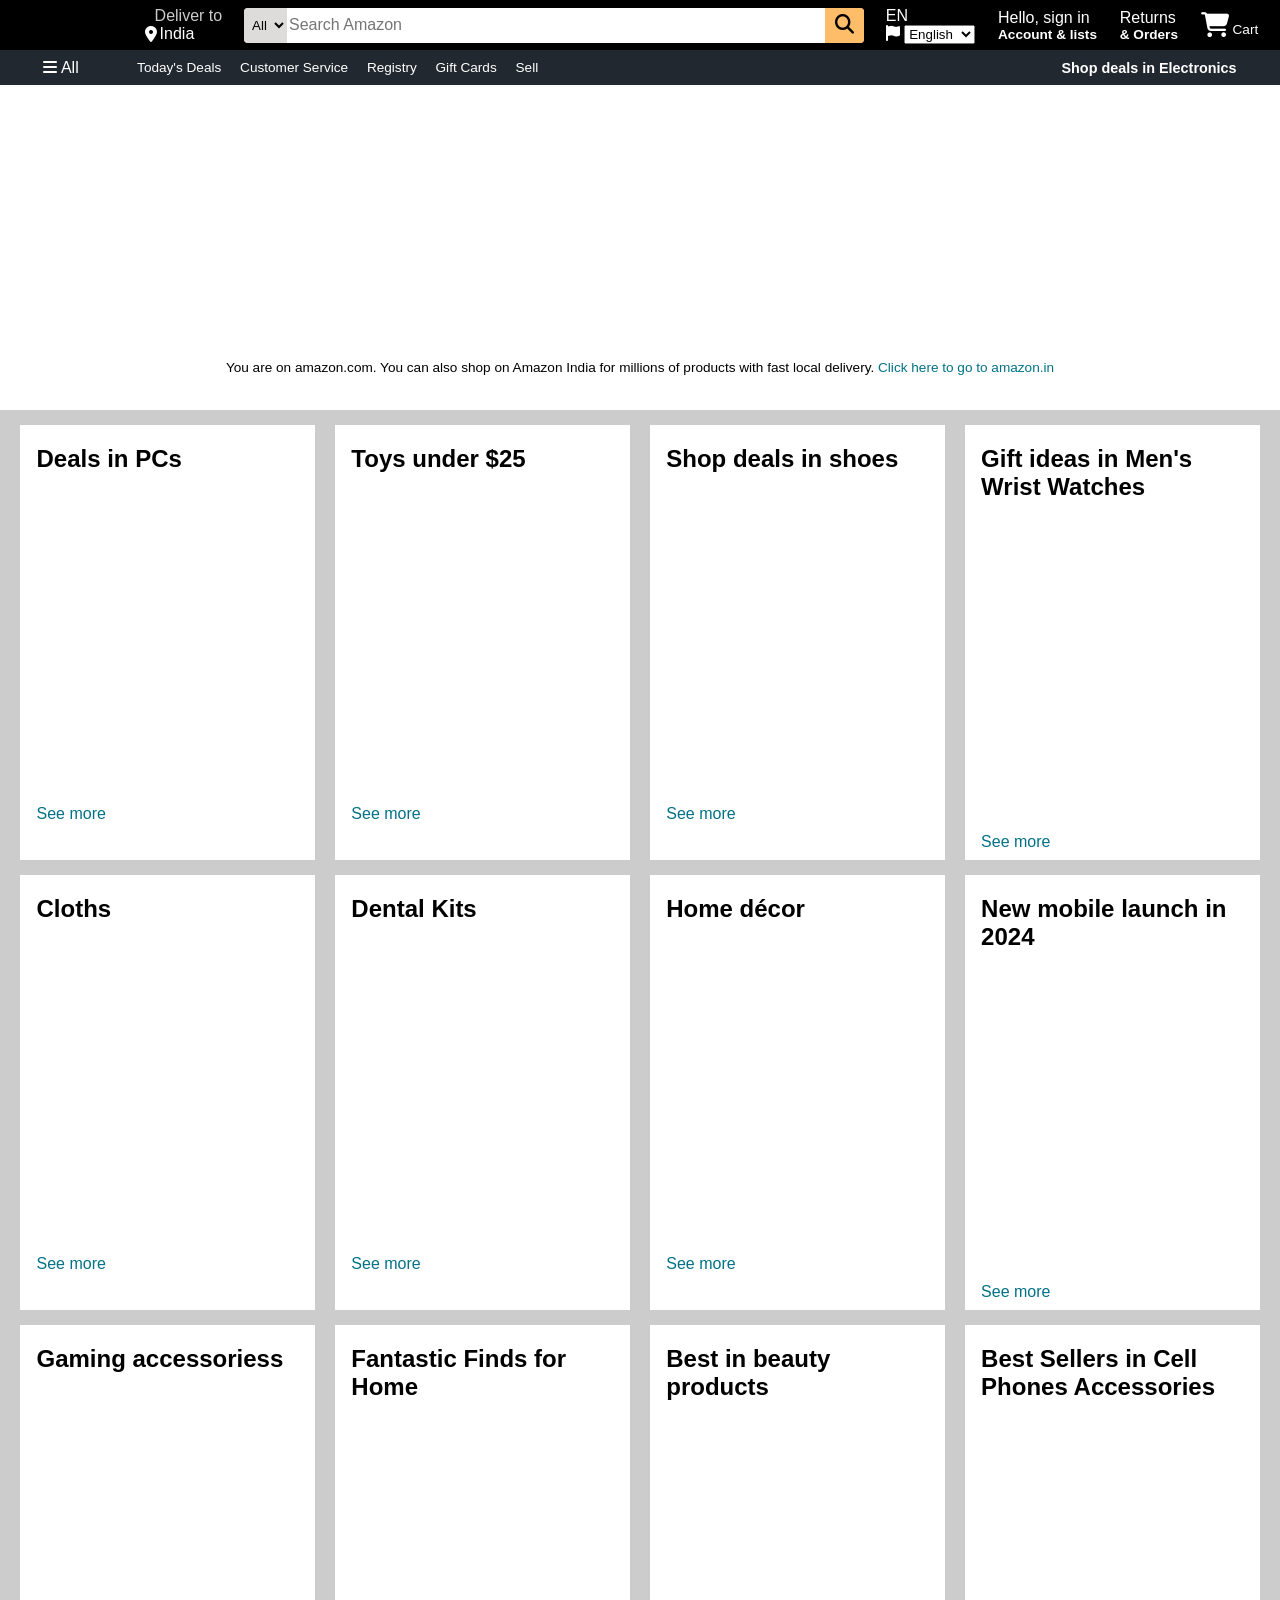
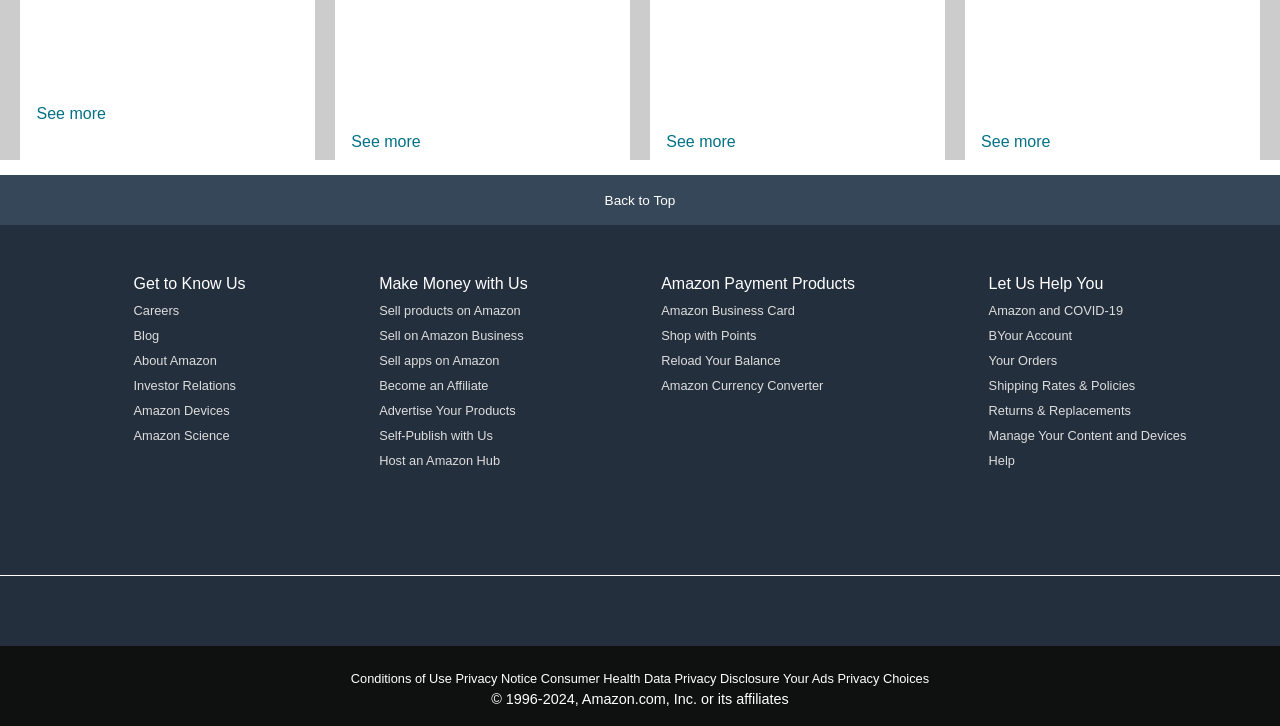
==== amazon.html @ 60c78b24 "Add files via upload" ====
<!DOCTYPE html>
<html lang="en">

<head>
    <meta charset="UTF-8">
    <meta name="viewport" content="width=device-width, initial-scale=1.0">
    <title>Amazon</title>
    <link rel="stylesheet" href="https://cdnjs.cloudflare.com/ajax/libs/font-awesome/6.6.0/css/all.min.css">
    <link rel="stylesheet" href="style.css">
</head>

<body>
    <header>
        <!-- Navbar -->
        <div class="navbar">
            <div class="nav-logo border">
                <div class="logo"></div>
            </div>

            <div class="nav-address border">
                <p class="add-first">Deliver to</p>
                <div class="add-icon">
                    <i class="fa-solid fa-location-dot"></i>
                    <p class="add-second">India</p>
                </div>
            </div>

            <div class="nav-search">
                <select class="Search-select">
                    <option>All</option>
                </select>
                <input placeholder="Search Amazon" class="search-input">
                <div class="search-icon">
                    <i class="fa-solid fa-magnifying-glass" style="color: #000000;"></i>
                </div>
            </div>

            <!-- Dropdown flags -->
            <!-- <label for="cars">select</label>
            <select name="cars" id="cars">
                <option value="volvo">Volvo</option>
                <option value="saab">Saab</option>
                <option value="opel">Opel</option>
                <option value="audi">Audi</option>
            </select> -->
             <div class="nav-language border">
                <p>EN</p>
                <i class="fa-solid fa-flag"></i>
                <select name="language" id="language">
                    <option value="English">English</option>
                    <option value="Hindi">Hindi</option>
                    <option value="deutsch">Deutsch</option>
                    <option value="한국어">한국어</option>
                </select> 
                <!-- <i class="fa-solid fa-caret-down" style="color: #bdbfc1;"></i> -->
                </div>

            <div class="nav-singin border">
                <p><span>Hello, sign in</span></p>
                <p class="nav-second">Account & lists</p>
            </div>

            <div class="nav-return border">
                <p><span>Returns</span></p>
                <p class="nav-second">& Orders</p>
            </div>

            <div class="nav-cart border">
                <i class="fa-duotone fa-solid fa-cart-shopping"></i>
                Cart
            </div>
            </div>
            <!-- navbar close  -->
            
            <div class="panel">
                <div class="panel-all">
                    <i class="fa-solid fa-bars"></i>
                    All
                </div>
            
               <div class="panel-ops">
                <p>Today's Deals</p>
                <p>Customer Service</p>
                <p>Registry</p>
                <p>Gift Cards</p>
                <p>Sell</p>
            </div>
            <div class="panel-deals">
                Shop deals in Electronics
            </div>
        </div>
    </header>
    <!-- panel close  -->
     <div class="hero-section">
        <div class="hero-msg">
            <p>You are on amazon.com. You can also shop on Amazon India for millions of products with fast local delivery. <a>Click here to go to amazon.in</a></p>
        </div>
     </div>

     <div class="shop-section">
        <div class="box1 box">
           <div class="box-content">
            <h2>Deals in PCs</h2>
            <div class="box-img" style="background-image: url('pc-img.jpg');"></div>
            <p>See more</p>
           </div>
        </div>
        <div class="box2 box">
            <div class="box-content">
                <h2>Toys under $25</h2>
                <div class="box-img" style="background-image: url('toy.jpg');"></div>
                <p>See more</p>
               </div>
        </div>
        <div class="box3 box">
            <div class="box-content">
                <h2>Shop deals in shoes</h2>
                <div class="box-img" style="background-image: url('Nike-Louis-Vuitton-2.webp');"></div>
                <p>See more</p>
               </div>
        </div>
        <div class="box4 box">
            <div class="box-content">
            <h2>Gift ideas in Men's Wrist Watches</h2>
            <div class="box-img" style="background-image: url('watch.jpg');"></div>
            <p>See more</p>
           </div>
           
        </div>
        <div class="box5 box">
            <div class="box-content">
            <h2>Cloths</h2>
            <div class="box-img" style="background-image: url('box1_image.jpg');"></div>
            <p>See more</p>
           </div>
     </div>
     <div class="box6 box">
        <div class="box-content">
        <h2>Dental Kits</h2>
        <div class="box-img" style="background-image: url('box2_image.jpg');"></div>
        <p>See more</p>
       </div>
       </div>
       <div class="box7 box">
        <div class="box-content">
        <h2>Home décor</h2>
        <div class="box-img" style="background-image: url('home.jpg');"></div>
        <p>See more</p>
       </div>
    </div>
       <div class="box8 box">
        <div class="box-content">
        <h2>New mobile launch in 2024</h2>
        <div class="box-img" style="background-image: url('phone');"></div>
        <p>See more</p>
       </div>
    </div>
    <div class="box9 box">
        <div class="box-content">
        <h2>Gaming accessoriess</h2>
        <div class="box-img" style="background-image: url('gaming');"></div>
        <p>See more</p>
       </div>
 </div>
 <div class="box10 box">
    <div class="box-content">
    <h2>Fantastic Finds for Home</h2>
    <div class="box-img" style="background-image: url('box3_image.jpg');"></div>
    <p>See more</p>
   </div>
</div>
   <div class="box11 box">
    <div class="box-content">
    <h2>Best in beauty products</h2>
    <div class="box-img" style="background-image: url('box5_image.jpg');"></div>
    <p>See more</p>
   </div>
</div>
   <div class="box12 box">
    <div class="box-content">
    <h2>Best Sellers in Cell Phones Accessories</h2>
    <div class="box-img" style="background-image: url('mobile\ accessories.jpg');"></div>
    <p>See more</p>
   </div>
</div>
</div>
   <footer>
    <div class="foot-panel1">
    Back to Top
    </div>
    <div class="foot-panel2">
        <ul>
            <p>Get to Know Us</p>
            <a>Careers</a>
            <a>Blog</a>
            <a>About Amazon</a>
            <a>Investor Relations</a>
            <a>Amazon Devices</a>
            <a>Amazon Science</a>
        </ul>
        <ul>
            <p>Make Money with Us</p>
            <a>Sell products on Amazon</a>
            <a>Sell on Amazon Business</a>
            <a>Sell apps on Amazon</a>
            <a>Become an Affiliate</a>
            <a>Advertise Your Products</a>
            <a>Self-Publish with Us</a>
            <a>Host an Amazon Hub</a>
        </ul>
        <ul>
            <p>Amazon Payment Products</p>
            <a>Amazon Business Card</a>
            <a> Shop with Points</a>
            <a>Reload Your Balance</a>
            <a> Amazon Currency Converter</a>
        </ul>
        <ul>
            <p>Let Us Help You</p>
            <a>Amazon and COVID-19</a>
            <a>BYour Account</a>
            <a>Your Orders</a>
            <a>Shipping Rates & Policies</a>
            <a>Returns & Replacements</a>
            <a> Manage Your Content and Devices</a>
            <a>Help</a>
        </ul>
    </div>
    <div class="foot-panel3">
        <div class="logo">

        </div>
    </div>

    <div class="foot-panel4">
        <div class="pages">
            <a>Conditions of Use</a>
            <a>Privacy Notice</a>
            <a>Consumer Health Data Privacy Disclosure</a>
            <a> Your Ads Privacy Choices</a> 
        </div>
        <div class="copywrite">
            © 1996-2024, Amazon.com, Inc. or its affiliates
        </div>
    </div>
   </footer>
</body>
</html>
---- style.css ----
* {
    margin: 0;
    font-family: Arial;
    border: border-box;

}

.navbar{
    height: 50px;
    background-color: black;
    color: white;
    display: flex;
    align-items: center;
    justify-content: space-evenly;
}

.nav-logo{
    height: 50px;
    width: 100px;
}

.logo{
    background-image: url(amazon_logo.png);
    background-size: cover;
    height: 40px;
    width: 90%;
}

.border{
    border: 1px solid transparent;
}

.border:hover{
    border: 1.5px solid white;
}

.add-first{
    color:#cccccc;
    font-size: 1re0;
    margin-left: 10px;
}

.add-second{
    font-size : 1rem;
    margin-left: 3px;
}

.add-icon{
    display: flex;
    align-items: center;
}

/** box3**/
.nav-search{
    display:flex;
    justify-content: space-evenly;
    background-color: pink;
    width: 620px;
    height: 35px;
    border-radius: 4px;
}

.Search-select{
    background-color:rgb(222, 219, 219);
    width: 50px;
    text-align: center;
    border-top-left-radius: 4px;
    border-bottom-left-radius: 4px;
    border: none;
}

.search-input{
    width: 100%;
    font-size: 1rem;
    border: none;
}

.search-icon{
    width: 45px;
    display:flex;
    justify-content: center;
    align-items: center;
    font-size: 1.2rem;
    background-color: #febd68;
    border-top-right-radius: 4px;
    border-bottom-right-radius: 4px;
}

.nav-search:hover{
    border: 2px solid orange;
}
/** box4**/

.span{
    font-size: 0.7rem;
}

.nav-second{
    font-size: 0.85rem;
    font-weight: 700;
}

/**box 6**/

.nav-cart i{
    font-size: 25px;
}

.nav-cart{
    font-size: 0.85rem;
    font-size: 700;
}
/* panel */
.panel{
    height: 35px;
    background-color: #21282f;
    display: flex;
    color: white;
    align-items: center;
    justify-content: space-evenly;
}

.panel-ops p{
    display: inline;
    margin-left: 15px;
}

.panel-ops{
    width: 70%;
    font-size: 0.85rem;
}

.panel-deals{
    font-size: 0.9rem;
    font-weight: 700;
}
/* hero image section */
.hero-section{
    background-image: url("hero_image2.jgp.jpg");
    height: 325px;
    background-size: cover;
    display: flex;
    justify-content: center;
    align-items: flex-end;
}

.hero-msg{
    background-color: white;
    color: black;
    height: 35px;
    display: flex;
    align-items: center;
    justify-content: center;
    font-size: 0.85rem;
    width: 97%;
    margin-bottom: 25px;
}

.hero-msg a{
    color: #007185;
}

/* shop section */
.shop-section{
    display: flex;
    flex-wrap: wrap ;
    justify-content: space-evenly;
    background-color:#cccccc;
}
.box{
    /* border: 2px solid black; */
    height: 400px;
    width: 23%;
    background-color: white;
    padding: 20px 0px 15px;
    margin-top: 15px;
}

.box-img{
    height: 300px;
    background-size: cover;
    margin-top: 1rem;
    margin-bottom: 1rem;
}

.box-content{
    margin-left: 1rem;
    margin-right: 1rem;
}

.box-content p{
    color: #007185;
}

/* footer */
footer{
    margin-top:15px;
}
.foot-panel1{
    background-color: #37475a;
    color: white;
    height: 50px;
    display:flex;
    justify-content: center;
    align-items: center;
    font-size: 0.85rem;
}
.foot-panel2{
    background-color: #242f3d;
    color: white;
    height: 350px;
    display: flex;
    justify-content: space-evenly;
}

ul{
    margin-top: 50px;
}
ul a{
    display:block;
    font-size: 0.80rem;
    margin-top: 10px;
    color: #dddddd;
}
.foot-panel3{
    background-color:  #242f3d;
    color: white;
    border-top: 0.5px solid white;
    height: 70px;
    display: flex;
    justify-content: center;
}

.logo{
    background-image: url(amazon_logo.png);
    background-size: cover;
    height: 40px;
    width: 100px;
}
.foot-panel4{
    background-color:#0f1111;
    color: white;
    height: 80px;

    /* display: flex;
    justify-content: center;
    align-items: center; */
}
.pages{
    font-size: 0.8rem;
    text-align: center;
    padding-top: 25px;
}
.copywrite{
    font-size: 0.9rem;
    text-align: center;
    padding-top: 5px;
}
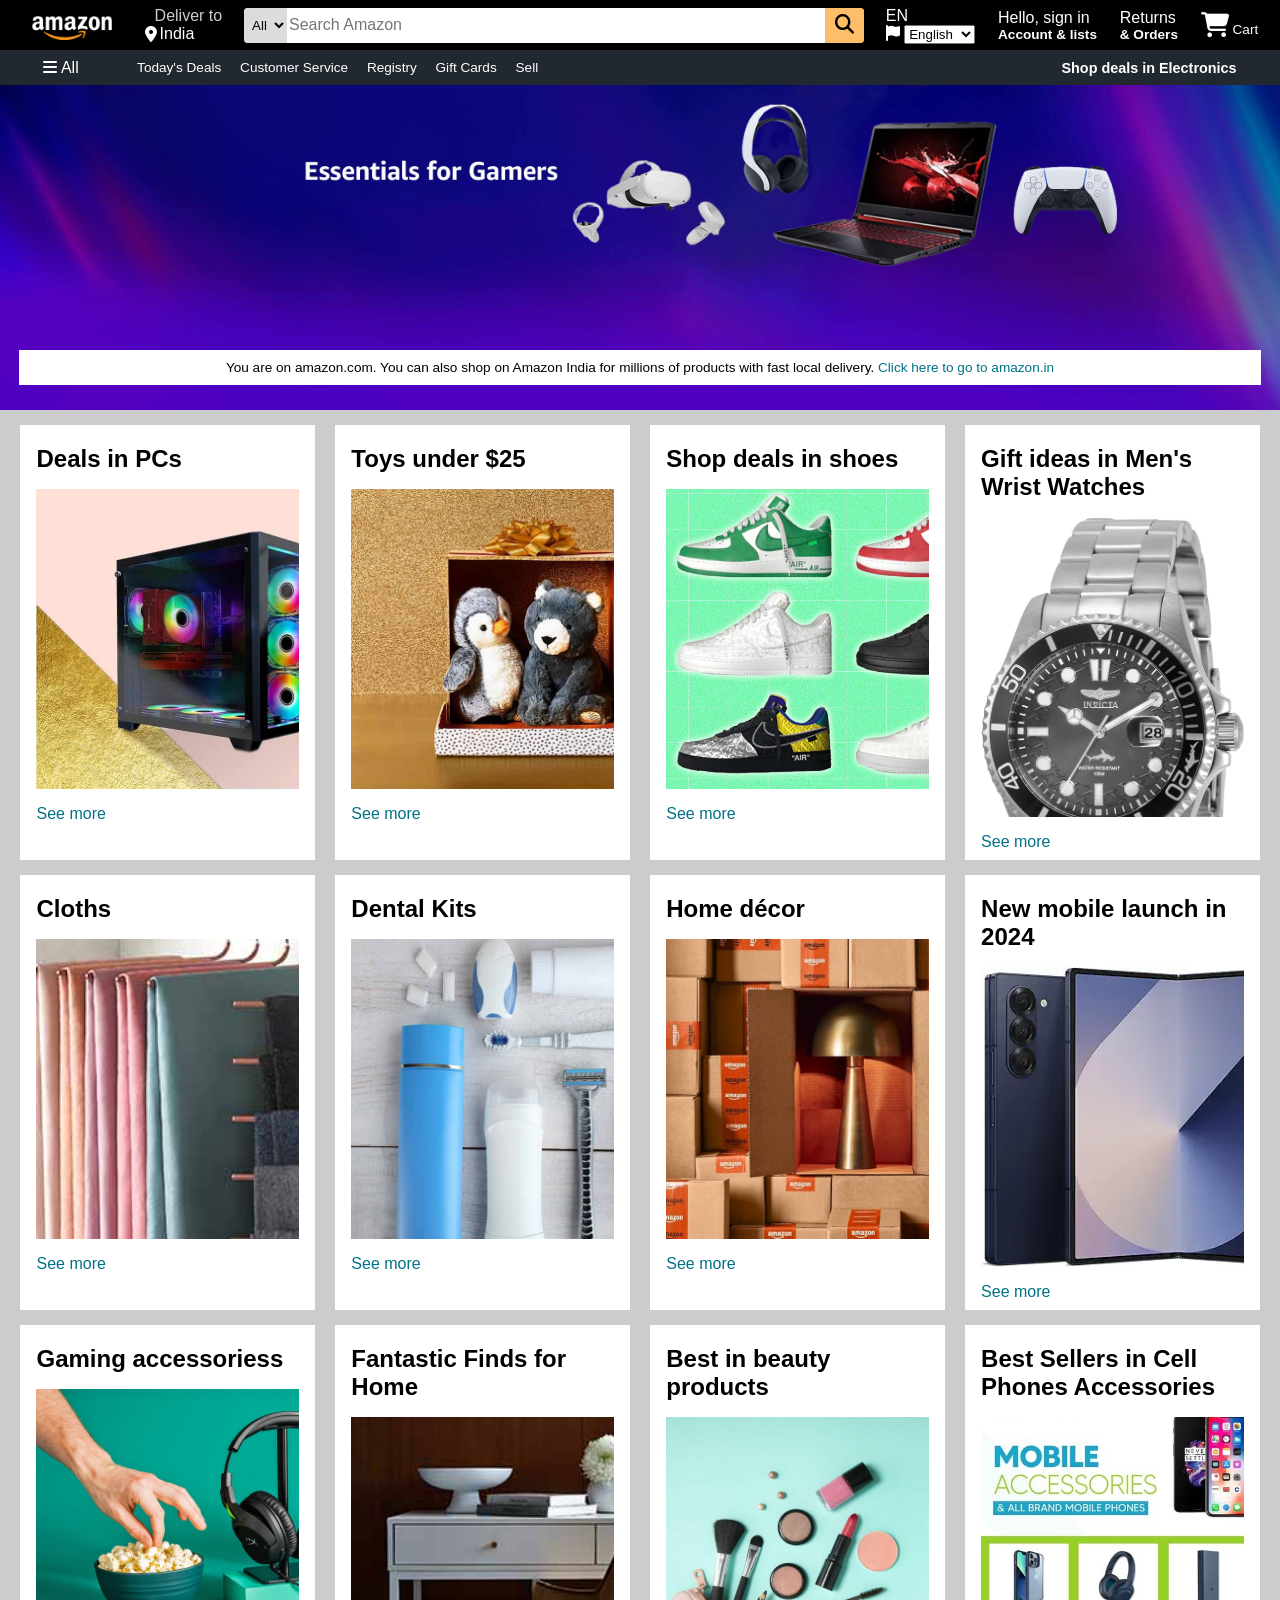
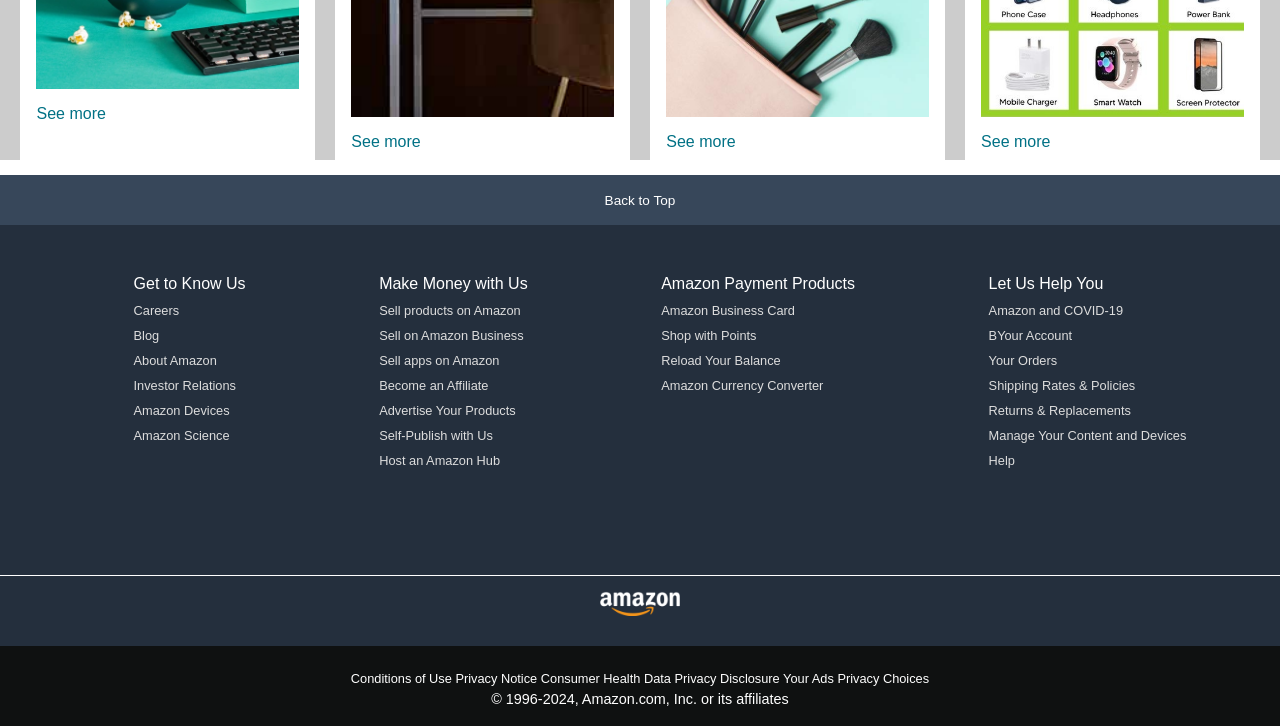
==== commit df582acf: "Initial commit" ====
--- a/amazon.html
+++ b/amazon.html
@@ -1,248 +1,248 @@
-<!DOCTYPE html>
-<html lang="en">
-
-<head>
-    <meta charset="UTF-8">
-    <meta name="viewport" content="width=device-width, initial-scale=1.0">
-    <title>Amazon</title>
-    <link rel="stylesheet" href="https://cdnjs.cloudflare.com/ajax/libs/font-awesome/6.6.0/css/all.min.css">
-    <link rel="stylesheet" href="style.css">
-</head>
-
-<body>
-    <header>
-        <!-- Navbar -->
-        <div class="navbar">
-            <div class="nav-logo border">
-                <div class="logo"></div>
-            </div>
-
-            <div class="nav-address border">
-                <p class="add-first">Deliver to</p>
-                <div class="add-icon">
-                    <i class="fa-solid fa-location-dot"></i>
-                    <p class="add-second">India</p>
-                </div>
-            </div>
-
-            <div class="nav-search">
-                <select class="Search-select">
-                    <option>All</option>
-                </select>
-                <input placeholder="Search Amazon" class="search-input">
-                <div class="search-icon">
-                    <i class="fa-solid fa-magnifying-glass" style="color: #000000;"></i>
-                </div>
-            </div>
-
-            <!-- Dropdown flags -->
-            <!-- <label for="cars">select</label>
-            <select name="cars" id="cars">
-                <option value="volvo">Volvo</option>
-                <option value="saab">Saab</option>
-                <option value="opel">Opel</option>
-                <option value="audi">Audi</option>
-            </select> -->
-             <div class="nav-language border">
-                <p>EN</p>
-                <i class="fa-solid fa-flag"></i>
-                <select name="language" id="language">
-                    <option value="English">English</option>
-                    <option value="Hindi">Hindi</option>
-                    <option value="deutsch">Deutsch</option>
-                    <option value="한국어">한국어</option>
-                </select> 
-                <!-- <i class="fa-solid fa-caret-down" style="color: #bdbfc1;"></i> -->
-                </div>
-
-            <div class="nav-singin border">
-                <p><span>Hello, sign in</span></p>
-                <p class="nav-second">Account & lists</p>
-            </div>
-
-            <div class="nav-return border">
-                <p><span>Returns</span></p>
-                <p class="nav-second">& Orders</p>
-            </div>
-
-            <div class="nav-cart border">
-                <i class="fa-duotone fa-solid fa-cart-shopping"></i>
-                Cart
-            </div>
-            </div>
-            <!-- navbar close  -->
-            
-            <div class="panel">
-                <div class="panel-all">
-                    <i class="fa-solid fa-bars"></i>
-                    All
-                </div>
-            
-               <div class="panel-ops">
-                <p>Today's Deals</p>
-                <p>Customer Service</p>
-                <p>Registry</p>
-                <p>Gift Cards</p>
-                <p>Sell</p>
-            </div>
-            <div class="panel-deals">
-                Shop deals in Electronics
-            </div>
-        </div>
-    </header>
-    <!-- panel close  -->
-     <div class="hero-section">
-        <div class="hero-msg">
-            <p>You are on amazon.com. You can also shop on Amazon India for millions of products with fast local delivery. <a>Click here to go to amazon.in</a></p>
-        </div>
-     </div>
-
-     <div class="shop-section">
-        <div class="box1 box">
-           <div class="box-content">
-            <h2>Deals in PCs</h2>
-            <div class="box-img" style="background-image: url('pc-img.jpg');"></div>
-            <p>See more</p>
-           </div>
-        </div>
-        <div class="box2 box">
-            <div class="box-content">
-                <h2>Toys under $25</h2>
-                <div class="box-img" style="background-image: url('toy.jpg');"></div>
-                <p>See more</p>
-               </div>
-        </div>
-        <div class="box3 box">
-            <div class="box-content">
-                <h2>Shop deals in shoes</h2>
-                <div class="box-img" style="background-image: url('Nike-Louis-Vuitton-2.webp');"></div>
-                <p>See more</p>
-               </div>
-        </div>
-        <div class="box4 box">
-            <div class="box-content">
-            <h2>Gift ideas in Men's Wrist Watches</h2>
-            <div class="box-img" style="background-image: url('watch.jpg');"></div>
-            <p>See more</p>
-           </div>
-           
-        </div>
-        <div class="box5 box">
-            <div class="box-content">
-            <h2>Cloths</h2>
-            <div class="box-img" style="background-image: url('box1_image.jpg');"></div>
-            <p>See more</p>
-           </div>
-     </div>
-     <div class="box6 box">
-        <div class="box-content">
-        <h2>Dental Kits</h2>
-        <div class="box-img" style="background-image: url('box2_image.jpg');"></div>
-        <p>See more</p>
-       </div>
-       </div>
-       <div class="box7 box">
-        <div class="box-content">
-        <h2>Home décor</h2>
-        <div class="box-img" style="background-image: url('home.jpg');"></div>
-        <p>See more</p>
-       </div>
-    </div>
-       <div class="box8 box">
-        <div class="box-content">
-        <h2>New mobile launch in 2024</h2>
-        <div class="box-img" style="background-image: url('phone');"></div>
-        <p>See more</p>
-       </div>
-    </div>
-    <div class="box9 box">
-        <div class="box-content">
-        <h2>Gaming accessoriess</h2>
-        <div class="box-img" style="background-image: url('gaming');"></div>
-        <p>See more</p>
-       </div>
- </div>
- <div class="box10 box">
-    <div class="box-content">
-    <h2>Fantastic Finds for Home</h2>
-    <div class="box-img" style="background-image: url('box3_image.jpg');"></div>
-    <p>See more</p>
-   </div>
-</div>
-   <div class="box11 box">
-    <div class="box-content">
-    <h2>Best in beauty products</h2>
-    <div class="box-img" style="background-image: url('box5_image.jpg');"></div>
-    <p>See more</p>
-   </div>
-</div>
-   <div class="box12 box">
-    <div class="box-content">
-    <h2>Best Sellers in Cell Phones Accessories</h2>
-    <div class="box-img" style="background-image: url('mobile\ accessories.jpg');"></div>
-    <p>See more</p>
-   </div>
-</div>
-</div>
-   <footer>
-    <div class="foot-panel1">
-    Back to Top
-    </div>
-    <div class="foot-panel2">
-        <ul>
-            <p>Get to Know Us</p>
-            <a>Careers</a>
-            <a>Blog</a>
-            <a>About Amazon</a>
-            <a>Investor Relations</a>
-            <a>Amazon Devices</a>
-            <a>Amazon Science</a>
-        </ul>
-        <ul>
-            <p>Make Money with Us</p>
-            <a>Sell products on Amazon</a>
-            <a>Sell on Amazon Business</a>
-            <a>Sell apps on Amazon</a>
-            <a>Become an Affiliate</a>
-            <a>Advertise Your Products</a>
-            <a>Self-Publish with Us</a>
-            <a>Host an Amazon Hub</a>
-        </ul>
-        <ul>
-            <p>Amazon Payment Products</p>
-            <a>Amazon Business Card</a>
-            <a> Shop with Points</a>
-            <a>Reload Your Balance</a>
-            <a> Amazon Currency Converter</a>
-        </ul>
-        <ul>
-            <p>Let Us Help You</p>
-            <a>Amazon and COVID-19</a>
-            <a>BYour Account</a>
-            <a>Your Orders</a>
-            <a>Shipping Rates & Policies</a>
-            <a>Returns & Replacements</a>
-            <a> Manage Your Content and Devices</a>
-            <a>Help</a>
-        </ul>
-    </div>
-    <div class="foot-panel3">
-        <div class="logo">
-
-        </div>
-    </div>
-
-    <div class="foot-panel4">
-        <div class="pages">
-            <a>Conditions of Use</a>
-            <a>Privacy Notice</a>
-            <a>Consumer Health Data Privacy Disclosure</a>
-            <a> Your Ads Privacy Choices</a> 
-        </div>
-        <div class="copywrite">
-            © 1996-2024, Amazon.com, Inc. or its affiliates
-        </div>
-    </div>
-   </footer>
-</body>
+<!DOCTYPE html>
+<html lang="en">
+
+<head>
+    <meta charset="UTF-8">
+    <meta name="viewport" content="width=device-width, initial-scale=1.0">
+    <title>Amazon</title>
+    <link rel="stylesheet" href="https://cdnjs.cloudflare.com/ajax/libs/font-awesome/6.6.0/css/all.min.css">
+    <link rel="stylesheet" href="style.css">
+</head>
+
+<body>
+    <header>
+        <!-- Navbar -->
+        <div class="navbar">
+            <div class="nav-logo border">
+                <div class="logo"></div>
+            </div>
+
+            <div class="nav-address border">
+                <p class="add-first">Deliver to</p>
+                <div class="add-icon">
+                    <i class="fa-solid fa-location-dot"></i>
+                    <p class="add-second">India</p>
+                </div>
+            </div>
+
+            <div class="nav-search">
+                <select class="Search-select">
+                    <option>All</option>
+                </select>
+                <input placeholder="Search Amazon" class="search-input">
+                <div class="search-icon">
+                    <i class="fa-solid fa-magnifying-glass" style="color: #000000;"></i>
+                </div>
+            </div>
+
+            <!-- Dropdown flags -->
+            <!-- <label for="cars">select</label>
+            <select name="cars" id="cars">
+                <option value="volvo">Volvo</option>
+                <option value="saab">Saab</option>
+                <option value="opel">Opel</option>
+                <option value="audi">Audi</option>
+            </select> -->
+             <div class="nav-language border">
+                <p>EN</p>
+                <i class="fa-solid fa-flag"></i>
+                <select name="language" id="language">
+                    <option value="English">English</option>
+                    <option value="Hindi">Hindi</option>
+                    <option value="deutsch">Deutsch</option>
+                    <option value="한국어">한국어</option>
+                </select> 
+                <!-- <i class="fa-solid fa-caret-down" style="color: #bdbfc1;"></i> -->
+                </div>
+
+            <div class="nav-singin border">
+                <p><span>Hello, sign in</span></p>
+                <p class="nav-second">Account & lists</p>
+            </div>
+
+            <div class="nav-return border">
+                <p><span>Returns</span></p>
+                <p class="nav-second">& Orders</p>
+            </div>
+
+            <div class="nav-cart border">
+                <i class="fa-duotone fa-solid fa-cart-shopping"></i>
+                Cart
+            </div>
+            </div>
+            <!-- navbar close  -->
+            
+            <div class="panel">
+                <div class="panel-all">
+                    <i class="fa-solid fa-bars"></i>
+                    All
+                </div>
+            
+               <div class="panel-ops">
+                <p>Today's Deals</p>
+                <p>Customer Service</p>
+                <p>Registry</p>
+                <p>Gift Cards</p>
+                <p>Sell</p>
+            </div>
+            <div class="panel-deals">
+                Shop deals in Electronics
+            </div>
+        </div>
+    </header>
+    <!-- panel close  -->
+     <div class="hero-section">
+        <div class="hero-msg">
+            <p>You are on amazon.com. You can also shop on Amazon India for millions of products with fast local delivery. <a>Click here to go to amazon.in</a></p>
+        </div>
+     </div>
+
+     <div class="shop-section">
+        <div class="box1 box">
+           <div class="box-content">
+            <h2>Deals in PCs</h2>
+            <div class="box-img" style="background-image: url('pc-img.jpg');"></div>
+            <p><a>See more</a></p>
+           </div>
+        </div>
+        <div class="box2 box">
+            <div class="box-content">
+                <h2>Toys under $25</h2>
+                <div class="box-img" style="background-image: url('toy.jpg');"></div>
+                <p>See more</p>
+               </div>
+        </div>
+        <div class="box3 box">
+            <div class="box-content">
+                <h2>Shop deals in shoes</h2>
+                <div class="box-img" style="background-image: url('Nike-Louis-Vuitton-2.webp');"></div>
+                <p>See more</p>
+               </div>
+        </div>
+        <div class="box4 box">
+            <div class="box-content">
+            <h2>Gift ideas in Men's Wrist Watches</h2>
+            <div class="box-img" style="background-image: url('watch.jpg');"></div>
+            <p>See more</p>
+           </div>
+           
+        </div>
+        <div class="box5 box">
+            <div class="box-content">
+            <h2>Cloths</h2>
+            <div class="box-img" style="background-image: url('box1_image.jpg');"></div>
+            <p>See more</p>
+           </div>
+     </div>
+     <div class="box6 box">
+        <div class="box-content">
+        <h2>Dental Kits</h2>
+        <div class="box-img" style="background-image: url('box2_image.jpg');"></div>
+        <p>See more</p>
+       </div>
+       </div>
+       <div class="box7 box">
+        <div class="box-content">
+        <h2>Home décor</h2>
+        <div class="box-img" style="background-image: url('home.jpg');"></div>
+        <p>See more</p>
+       </div>
+    </div>
+       <div class="box8 box">
+        <div class="box-content">
+        <h2>New mobile launch in 2024</h2>
+        <div class="box-img" style="background-image: url('phone');"></div>
+        <p>See more</p>
+       </div>
+    </div>
+    <div class="box9 box">
+        <div class="box-content">
+        <h2>Gaming accessoriess</h2>
+        <div class="box-img" style="background-image: url('gaming');"></div>
+        <p>See more</p>
+       </div>
+ </div>
+ <div class="box10 box">
+    <div class="box-content">
+    <h2>Fantastic Finds for Home</h2>
+    <div class="box-img" style="background-image: url('box3_image.jpg');"></div>
+    <p>See more</p>
+   </div>
+</div>
+   <div class="box11 box">
+    <div class="box-content">
+    <h2>Best in beauty products</h2>
+    <div class="box-img" style="background-image: url('box5_image.jpg');"></div>
+    <p>See more</p>
+   </div>
+</div>
+   <div class="box12 box">
+    <div class="box-content">
+    <h2>Best Sellers in Cell Phones Accessories</h2>
+    <div class="box-img" style="background-image: url('mobile\ accessories.jpg');"></div>
+    <p>See more</p>
+   </div>
+</div>
+</div>
+   <footer>
+    <div class="foot-panel1">
+    Back to Top
+    </div>
+    <div class="foot-panel2">
+        <ul>
+            <p>Get to Know Us</p>
+            <a>Careers</a>
+            <a>Blog</a>
+            <a>About Amazon</a>
+            <a>Investor Relations</a>
+            <a>Amazon Devices</a>
+            <a>Amazon Science</a>
+        </ul>
+        <ul>
+            <p>Make Money with Us</p>
+            <a>Sell products on Amazon</a>
+            <a>Sell on Amazon Business</a>
+            <a>Sell apps on Amazon</a>
+            <a>Become an Affiliate</a>
+            <a>Advertise Your Products</a>
+            <a>Self-Publish with Us</a>
+            <a>Host an Amazon Hub</a>
+        </ul>
+        <ul>
+            <p>Amazon Payment Products</p>
+            <a>Amazon Business Card</a>
+            <a> Shop with Points</a>
+            <a>Reload Your Balance</a>
+            <a> Amazon Currency Converter</a>
+        </ul>
+        <ul>
+            <p>Let Us Help You</p>
+            <a>Amazon and COVID-19</a>
+            <a>BYour Account</a>
+            <a>Your Orders</a>
+            <a>Shipping Rates & Policies</a>
+            <a>Returns & Replacements</a>
+            <a> Manage Your Content and Devices</a>
+            <a>Help</a>
+        </ul>
+    </div>
+    <div class="foot-panel3">
+        <div class="logo">
+
+        </div>
+    </div>
+
+    <div class="foot-panel4">
+        <div class="pages">
+            <a>Conditions of Use</a>
+            <a>Privacy Notice</a>
+            <a>Consumer Health Data Privacy Disclosure</a>
+            <a> Your Ads Privacy Choices</a> 
+        </div>
+        <div class="copywrite">
+            © 1996-2024, Amazon.com, Inc. or its affiliates
+        </div>
+    </div>
+   </footer>
+</body>
 </html>
--- a/style.css
+++ b/style.css
@@ -1,258 +1,258 @@
-* {
-    margin: 0;
-    font-family: Arial;
-    border: border-box;
-
-}
-
-.navbar{
-    height: 50px;
-    background-color: black;
-    color: white;
-    display: flex;
-    align-items: center;
-    justify-content: space-evenly;
-}
-
-.nav-logo{
-    height: 50px;
-    width: 100px;
-}
-
-.logo{
-    background-image: url(amazon_logo.png);
-    background-size: cover;
-    height: 40px;
-    width: 90%;
-}
-
-.border{
-    border: 1px solid transparent;
-}
-
-.border:hover{
-    border: 1.5px solid white;
-}
-
-.add-first{
-    color:#cccccc;
-    font-size: 1re0;
-    margin-left: 10px;
-}
-
-.add-second{
-    font-size : 1rem;
-    margin-left: 3px;
-}
-
-.add-icon{
-    display: flex;
-    align-items: center;
-}
-
-/** box3**/
-.nav-search{
-    display:flex;
-    justify-content: space-evenly;
-    background-color: pink;
-    width: 620px;
-    height: 35px;
-    border-radius: 4px;
-}
-
-.Search-select{
-    background-color:rgb(222, 219, 219);
-    width: 50px;
-    text-align: center;
-    border-top-left-radius: 4px;
-    border-bottom-left-radius: 4px;
-    border: none;
-}
-
-.search-input{
-    width: 100%;
-    font-size: 1rem;
-    border: none;
-}
-
-.search-icon{
-    width: 45px;
-    display:flex;
-    justify-content: center;
-    align-items: center;
-    font-size: 1.2rem;
-    background-color: #febd68;
-    border-top-right-radius: 4px;
-    border-bottom-right-radius: 4px;
-}
-
-.nav-search:hover{
-    border: 2px solid orange;
-}
-/** box4**/
-
-.span{
-    font-size: 0.7rem;
-}
-
-.nav-second{
-    font-size: 0.85rem;
-    font-weight: 700;
-}
-
-/**box 6**/
-
-.nav-cart i{
-    font-size: 25px;
-}
-
-.nav-cart{
-    font-size: 0.85rem;
-    font-size: 700;
-}
-/* panel */
-.panel{
-    height: 35px;
-    background-color: #21282f;
-    display: flex;
-    color: white;
-    align-items: center;
-    justify-content: space-evenly;
-}
-
-.panel-ops p{
-    display: inline;
-    margin-left: 15px;
-}
-
-.panel-ops{
-    width: 70%;
-    font-size: 0.85rem;
-}
-
-.panel-deals{
-    font-size: 0.9rem;
-    font-weight: 700;
-}
-/* hero image section */
-.hero-section{
-    background-image: url("hero_image2.jgp.jpg");
-    height: 325px;
-    background-size: cover;
-    display: flex;
-    justify-content: center;
-    align-items: flex-end;
-}
-
-.hero-msg{
-    background-color: white;
-    color: black;
-    height: 35px;
-    display: flex;
-    align-items: center;
-    justify-content: center;
-    font-size: 0.85rem;
-    width: 97%;
-    margin-bottom: 25px;
-}
-
-.hero-msg a{
-    color: #007185;
-}
-
-/* shop section */
-.shop-section{
-    display: flex;
-    flex-wrap: wrap ;
-    justify-content: space-evenly;
-    background-color:#cccccc;
-}
-.box{
-    /* border: 2px solid black; */
-    height: 400px;
-    width: 23%;
-    background-color: white;
-    padding: 20px 0px 15px;
-    margin-top: 15px;
-}
-
-.box-img{
-    height: 300px;
-    background-size: cover;
-    margin-top: 1rem;
-    margin-bottom: 1rem;
-}
-
-.box-content{
-    margin-left: 1rem;
-    margin-right: 1rem;
-}
-
-.box-content p{
-    color: #007185;
-}
-
-/* footer */
-footer{
-    margin-top:15px;
-}
-.foot-panel1{
-    background-color: #37475a;
-    color: white;
-    height: 50px;
-    display:flex;
-    justify-content: center;
-    align-items: center;
-    font-size: 0.85rem;
-}
-.foot-panel2{
-    background-color: #242f3d;
-    color: white;
-    height: 350px;
-    display: flex;
-    justify-content: space-evenly;
-}
-
-ul{
-    margin-top: 50px;
-}
-ul a{
-    display:block;
-    font-size: 0.80rem;
-    margin-top: 10px;
-    color: #dddddd;
-}
-.foot-panel3{
-    background-color:  #242f3d;
-    color: white;
-    border-top: 0.5px solid white;
-    height: 70px;
-    display: flex;
-    justify-content: center;
-}
-
-.logo{
-    background-image: url(amazon_logo.png);
-    background-size: cover;
-    height: 40px;
-    width: 100px;
-}
-.foot-panel4{
-    background-color:#0f1111;
-    color: white;
-    height: 80px;
-
-    /* display: flex;
-    justify-content: center;
-    align-items: center; */
-}
-.pages{
-    font-size: 0.8rem;
-    text-align: center;
-    padding-top: 25px;
-}
-.copywrite{
-    font-size: 0.9rem;
-    text-align: center;
-    padding-top: 5px;
+* {
+    margin: 0;
+    font-family: Arial;
+    border: border-box;
+
+}
+
+.navbar{
+    height: 50px;
+    background-color: black;
+    color: white;
+    display: flex;
+    align-items: center;
+    justify-content: space-evenly;
+}
+
+.nav-logo{
+    height: 50px;
+    width: 100px;
+}
+
+.logo{
+    background-image: url(amazon_logo.png);
+    background-size: cover;
+    height: 40px;
+    width: 90%;
+}
+
+.border{
+    border: 1px solid transparent;
+}
+
+.border:hover{
+    border: 1.5px solid white;
+}
+
+.add-first{
+    color:#cccccc;
+    font-size: 1re0;
+    margin-left: 10px;
+}
+
+.add-second{
+    font-size : 1rem;
+    margin-left: 3px;
+}
+
+.add-icon{
+    display: flex;
+    align-items: center;
+}
+
+/** box3**/
+.nav-search{
+    display:flex;
+    justify-content: space-evenly;
+    background-color: pink;
+    width: 620px;
+    height: 35px;
+    border-radius: 4px;
+}
+
+.Search-select{
+    background-color:rgb(222, 219, 219);
+    width: 50px;
+    text-align: center;
+    border-top-left-radius: 4px;
+    border-bottom-left-radius: 4px;
+    border: none;
+}
+
+.search-input{
+    width: 100%;
+    font-size: 1rem;
+    border: none;
+}
+
+.search-icon{
+    width: 45px;
+    display:flex;
+    justify-content: center;
+    align-items: center;
+    font-size: 1.2rem;
+    background-color: #febd68;
+    border-top-right-radius: 4px;
+    border-bottom-right-radius: 4px;
+}
+
+.nav-search:hover{
+    border: 2px solid orange;
+}
+/** box4**/
+
+.span{
+    font-size: 0.7rem;
+}
+
+.nav-second{
+    font-size: 0.85rem;
+    font-weight: 700;
+}
+
+/**box 6**/
+
+.nav-cart i{
+    font-size: 25px;
+}
+
+.nav-cart{
+    font-size: 0.85rem;
+    font-size: 700;
+}
+/* panel */
+.panel{
+    height: 35px;
+    background-color: #21282f;
+    display: flex;
+    color: white;
+    align-items: center;
+    justify-content: space-evenly;
+}
+
+.panel-ops p{
+    display: inline;
+    margin-left: 15px;
+}
+
+.panel-ops{
+    width: 70%;
+    font-size: 0.85rem;
+}
+
+.panel-deals{
+    font-size: 0.9rem;
+    font-weight: 700;
+}
+/* hero image section */
+.hero-section{
+    background-image: url("hero_image2.jgp.jpg");
+    height: 325px;
+    background-size: cover;
+    display: flex;
+    justify-content: center;
+    align-items: flex-end;
+}
+
+.hero-msg{
+    background-color: white;
+    color: black;
+    height: 35px;
+    display: flex;
+    align-items: center;
+    justify-content: center;
+    font-size: 0.85rem;
+    width: 97%;
+    margin-bottom: 25px;
+}
+
+.hero-msg a{
+    color: #007185;
+}
+
+/* shop section */
+.shop-section{
+    display: flex;
+    flex-wrap: wrap ;
+    justify-content: space-evenly;
+    background-color:#cccccc;
+}
+.box{
+    /* border: 2px solid black; */
+    height: 400px;
+    width: 23%;
+    background-color: white;
+    padding: 20px 0px 15px;
+    margin-top: 15px;
+}
+
+.box-img{
+    height: 300px;
+    background-size: cover;
+    margin-top: 1rem;
+    margin-bottom: 1rem;
+}
+
+.box-content{
+    margin-left: 1rem;
+    margin-right: 1rem;
+}
+
+.box-content p{
+    color: #007185;
+}
+
+/* footer */
+footer{
+    margin-top:15px;
+}
+.foot-panel1{
+    background-color: #37475a;
+    color: white;
+    height: 50px;
+    display:flex;
+    justify-content: center;
+    align-items: center;
+    font-size: 0.85rem;
+}
+.foot-panel2{
+    background-color: #242f3d;
+    color: white;
+    height: 350px;
+    display: flex;
+    justify-content: space-evenly;
+}
+
+ul{
+    margin-top: 50px;
+}
+ul a{
+    display:block;
+    font-size: 0.80rem;
+    margin-top: 10px;
+    color: #dddddd;
+}
+.foot-panel3{
+    background-color:  #242f3d;
+    color: white;
+    border-top: 0.5px solid white;
+    height: 70px;
+    display: flex;
+    justify-content: center;
+}
+
+.logo{
+    background-image: url(amazon_logo.png);
+    background-size: cover;
+    height: 40px;
+    width: 100px;
+}
+.foot-panel4{
+    background-color:#0f1111;
+    color: white;
+    height: 80px;
+
+    /* display: flex;
+    justify-content: center;
+    align-items: center; */
+}
+.pages{
+    font-size: 0.8rem;
+    text-align: center;
+    padding-top: 25px;
+}
+.copywrite{
+    font-size: 0.9rem;
+    text-align: center;
+    padding-top: 5px;
 }
